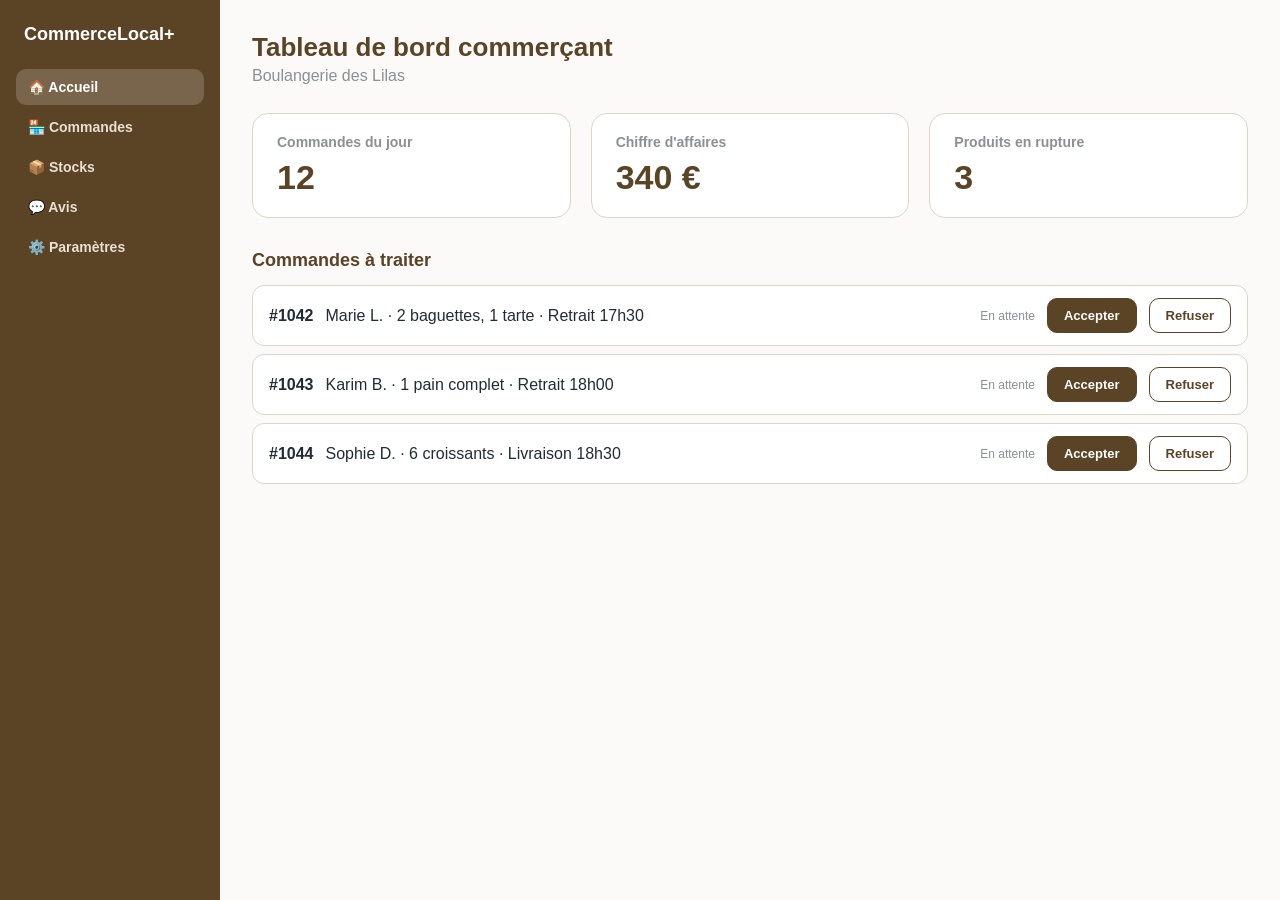
==== dashboard_commercant.html @ 8af2a934 "Dashboard commercant : menu, cartes, commandes, stocks;mise en point du css et js" ====
<!DOCTYPE html>
<html lang="fr">

<head>
    <meta charset="UTF-8">
    <meta name="viewport" content="width=device-width, initial-scale=1">
    <title>Tableau de bord commerçant</title>
    <link rel="stylesheet" href="css/dashboard.css">
</head>


<body>
    <div class="layout">

        <aside class="menu-lateral">
            <div class="logo-dash">CommerceLocal+</div>
            <nav>
                <a class="nav-item actif" href="#">🏠 Accueil</a>
                <a class="nav-item" href="#">🏪 Commandes</a>
                <a class="nav-item" href="#">📦 Stocks</a>
                <a class="nav-item" href="#">💬 Avis</a>
                <a class="nav-item" href="#">⚙️ Paramètres</a>
            </nav>
        </aside>

        <main class="contenu">
            <h1>Tableau de bord commerçant</h1>
            <p class="commerce">Boulangerie des Lilas</p>

            <section class="cartes">
                <div class="carte-stat">
                    <span class="carte-titre">Commandes du jour</span>
                    <span class="carte-chiffre">12</span>
                </div>
                <div class="carte-stat">
                    <span class="carte-titre">Chiffre d'affaires</span>
                    <span class="carte-chiffre">340 €</span>
                </div>
                <div class="carte-stat">
                    <span class="carte-titre">Produits en rupture</span>
                    <span class="carte-chiffre">3</span>
                </div>
            </section>
            <section class="bloc">
                <h2>Commandes à traiter</h2>

                <div class="commande">
                    <span class="num">#1042</span>
                    <span class="texte">Marie L. · 2 baguettes, 1 tarte · Retrait 17h30</span>
                    <span class="etat">En attente</span>
                    <button class="btn plein">Accepter</button>
                    <button class="btn contour">Refuser</button>
                </div>

                <div class="commande">
                    <span class="num">#1043</span>
                    <span class="texte">Karim B. · 1 pain complet · Retrait 18h00</span>
                    <span class="etat">En attente</span>
                    <button class="btn plein">Accepter</button>
                    <button class="btn contour">Refuser</button>
                </div>

                <div class="commande">
                    <span class="num">#1044</span>
                    <span class="texte">Sophie D. · 6 croissants · Livraison 18h30</span>
                    <span class="etat">En attente</span>
                    <button class="btn plein">Accepter</button>
                    <button class="btn contour">Refuser</button>
                </div>
            </section>
        </main>

    </div>
    <script src="js/dashboard.js" charset="UTF-8" defer></script>
</body>

</html>
---- css/dashboard.css ----
/* ===== Couleurs de la maquette (reprises de Personne 1) ===== */
:root {
    --marron: #855541;
    --marron-fonce: #5B4325;
    --orange: #E8913F;
    --texte: #202D36;
    --gris: #8A9096;
    --contour: #DDD5C6;
    --fond: #FBFAF8;
    --creme: #F4EEE6;
    --blanc: #FFFFFF;
    --bleu: #1D65A9;
}

* {
    box-sizing: border-box;
    margin: 0;
    padding: 0;
}

body {
    font-family: 'Inter', sans-serif;
    background: var(--fond);
    color: var(--texte);
}

/* ===== Structure : menu à gauche, contenu à droite ===== */
.layout {
    display: flex;
    min-height: 100vh;
}

.menu-lateral {
    width: 220px;
    flex-shrink: 0;
    background: var(--marron-fonce);
    color: white;
    padding: 24px 16px;
}

.logo-dash {
    font-size: 18px;
    font-weight: 700;
    margin: 0 8px 24px;
}

.nav-item {
    display: block;
    color: #E9DFD2;
    text-decoration: none;
    font-size: 14px;
    font-weight: 600;
    padding: 10px 12px;
    border-radius: 10px;
    margin-bottom: 4px;
}

.nav-item:hover {
    background: rgba(255, 255, 255, 0.10);
}

.nav-item.actif {
    background: rgba(255, 255, 255, 0.18);
    color: white;
}

.contenu {
    flex: 1;
    min-width: 0;
    padding: 32px;
}

h1 {
    font-size: 26px;
    font-weight: 700;
    color: var(--marron-fonce);
}

h2 {
    font-size: 18px;
    font-weight: 700;
    color: var(--marron-fonce);
    margin-bottom: 14px;
}

.commerce {
    color: var(--gris);
    margin: 4px 0 28px;
}

.bloc {
    margin-top: 32px;
}

/* ===== Cartes de chiffres ===== */
.cartes {
    display: grid;
    grid-template-columns: repeat(3, 1fr);
    gap: 20px;
}

.carte-stat {
    background: white;
    border: 1px solid var(--contour);
    border-radius: 16px;
    padding: 20px 24px;
    display: flex;
    flex-direction: column;
    gap: 8px;
}

.carte-titre {
    font-size: 14px;
    color: var(--gris);
    font-weight: 600;
}

.carte-chiffre {
    font-size: 34px;
    font-weight: 700;
    color: var(--marron-fonce);
}

/* ===== Commandes ===== */
.commande {
    display: flex;
    align-items: center;
    gap: 12px;
    background: white;
    border: 1px solid var(--contour);
    border-radius: 12px;
    padding: 12px 16px;
    margin-bottom: 8px;
}

.num {
    font-weight: 700;
}

.texte {
    flex: 1;
}

.etat {
    font-size: 12px;
    color: var(--gris);
    min-width: 80px;
    text-align: right;
}

.etat.accepte {
    color: #166852;
    font-weight: 700;
}

.etat.refuse {
    color: #C0392B;
    font-weight: 700;
}

/* ===== Boutons ===== */
.btn {
    font-family: inherit;
    font-size: 13px;
    font-weight: 600;
    border-radius: 10px;
    padding: 9px 16px;
    cursor: pointer;
    border: 1px solid var(--marron-fonce);
}

.btn.plein {
    background: var(--marron-fonce);
    color: white;
}

.btn.contour {
    background: white;
    color: var(--marron-fonce);
}

.btn:hover {
    opacity: 0.85;
}

.btn:disabled {
    opacity: 0.35;
    cursor: not-allowed;
}

/* ===== Tableau de stocks (pour l'étape suivante) ===== */
.entete-bloc {
    display: flex;
    justify-content: space-between;
    align-items: center;
    margin-bottom: 14px;
}

.entete-bloc h2 {
    margin-bottom: 0;
}

.tableau {
    background: white;
    border: 1px solid var(--contour);
    border-radius: 12px;
    overflow-x: auto;
}

table {
    width: 100%;
    border-collapse: collapse;
}

th {
    background: var(--creme);
    text-align: left;
    padding: 12px 16px;
    font-size: 14px;
}

td {
    padding: 12px 16px;
    border-top: 1px solid var(--contour);
    font-size: 14px;
}

.pastille {
    border-radius: 20px;
    padding: 3px 12px;
    font-size: 12px;
    font-weight: 600;
    display: inline-block;
}

.pastille.vert {
    background: #DCEFD8;
    color: #27500A;
}

.pastille.orange {
    background: #FAEEDA;
    color: #633806;
}

.pastille.rouge {
    background: #FCEBEB;
    color: #791F1F;
}

/* ===== Responsive ===== */
@media (max-width: 900px) {
    .menu-lateral {
        width: 180px;
    }

    .contenu {
        padding: 24px 20px;
    }

    .cartes {
        gap: 12px;
    }
}

@media (max-width: 640px) {
    .layout {
        flex-direction: column;
    }

    .menu-lateral {
        width: 100%;
        padding: 12px;
    }

    .menu-lateral nav {
        display: flex;
        gap: 4px;
        overflow-x: auto;
    }

    .nav-item {
        white-space: nowrap;
        margin-bottom: 0;
    }

    .cartes {
        grid-template-columns: 1fr;
    }

    .commande {
        flex-wrap: wrap;
    }

    .texte {
        flex-basis: 100%;
        order: 2;
    }

    .etat {
        order: 3;
        margin-right: auto;
        text-align: left;
    }

    .commande .btn {
        order: 4;
    }
}
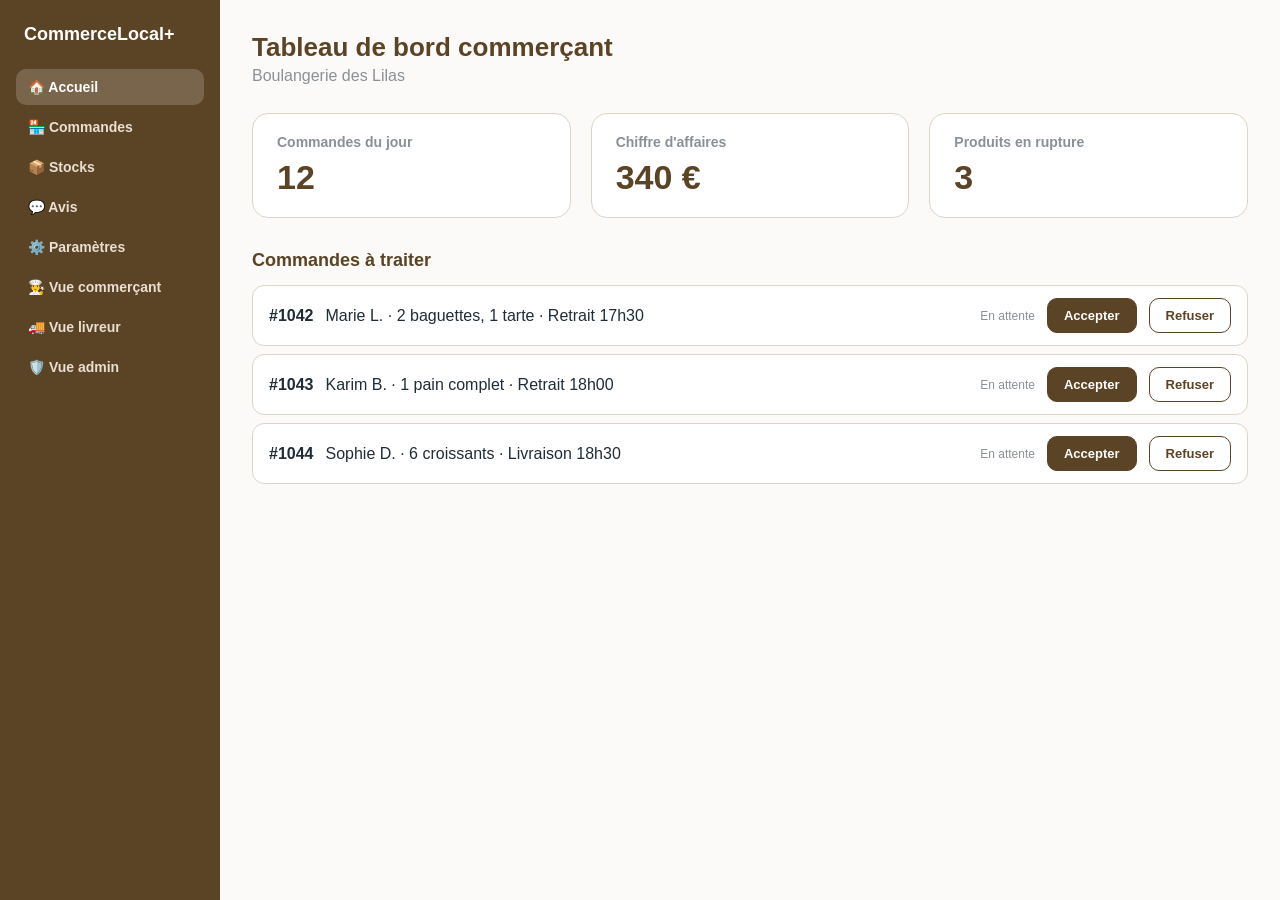
==== commit 19f759e7: "ajout du Dash livreur et liaisons entre les trois pages" ====
--- a/dashboard_commercant.html
+++ b/dashboard_commercant.html
@@ -19,7 +19,10 @@
                 <a class="nav-item" href="#">🏪 Commandes</a>
                 <a class="nav-item" href="#">📦 Stocks</a>
                 <a class="nav-item" href="#">💬 Avis</a>
-                <a class="nav-item" href="#">⚙️ Paramètres</a>
+                <a class="nav-item" href="parametres.html">⚙️ Paramètres</a>
+                <a class="nav-item" href="dashboard_commercant.html">🧑‍🍳 Vue commerçant</a>
+                <a class="nav-item" href="dashboard_livreur.html">🚚 Vue livreur</a>
+                <a class="nav-item" href="dashboard_admin.html">🛡️ Vue admin</a>
             </nav>
         </aside>
 
